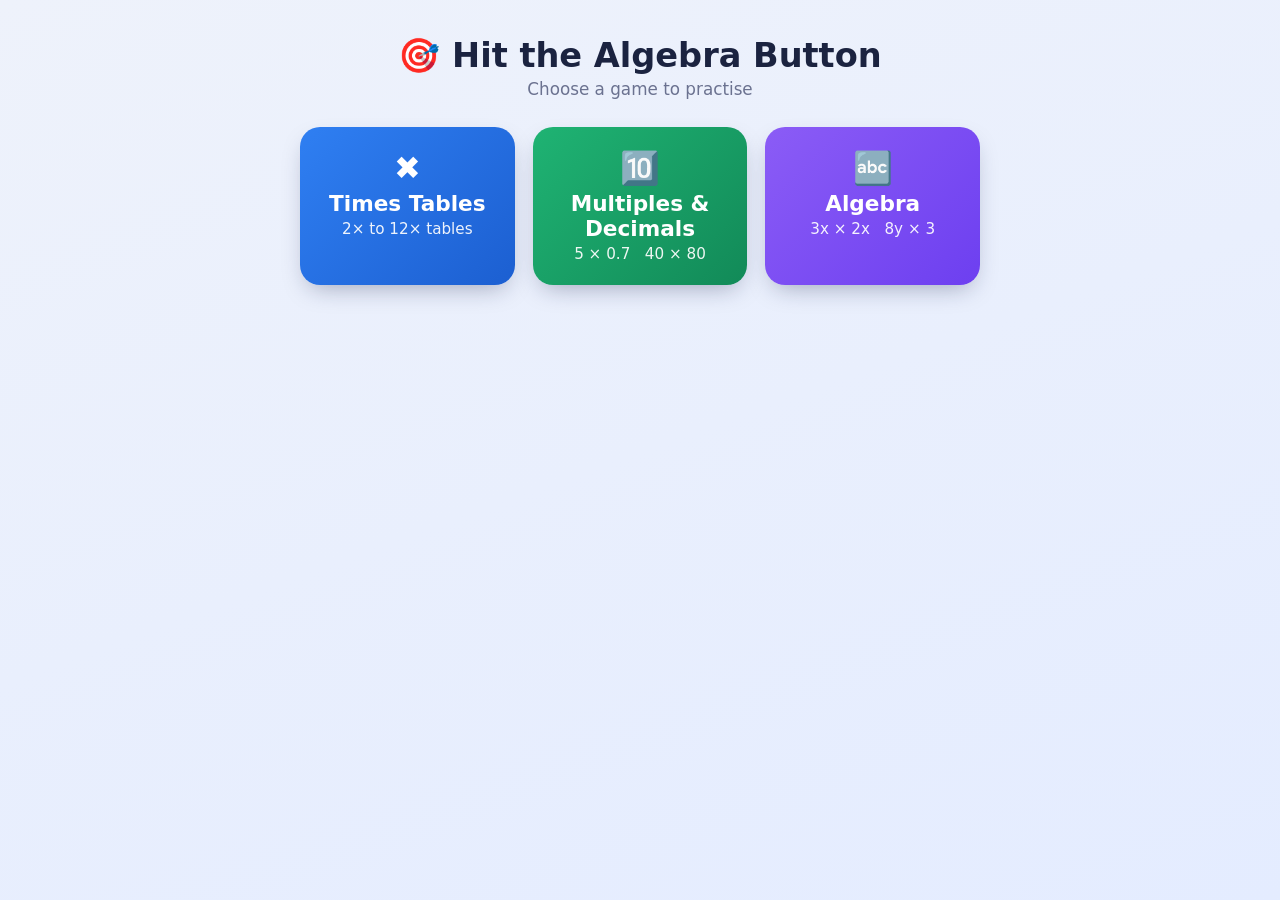
==== index.html @ 8d5e4c39 "Add Hit the Algebra Button game (times tables, decimals, algebra modes)" ====
<!DOCTYPE html>
<html lang="en">
<head>
<meta charset="UTF-8">
<meta name="viewport" content="width=device-width, initial-scale=1.0">
<title>Hit the Algebra Button</title>
<link rel="stylesheet" href="style.css">
</head>
<body>

<div id="app">

  <!-- HOME / MODE SELECT -->
  <section id="screen-home" class="screen active">
    <h1 class="title">🎯 Hit the Algebra Button</h1>
    <p class="subtitle">Choose a game to practise</p>

    <div class="mode-grid">
      <button class="mode-card mode-times" data-mode="times">
        <span class="mode-emoji">✖️</span>
        <span class="mode-name">Times Tables</span>
        <span class="mode-desc">2× to 12× tables</span>
      </button>

      <button class="mode-card mode-decimals" data-mode="decimals">
        <span class="mode-emoji">🔟</span>
        <span class="mode-name">Multiples &amp; Decimals</span>
        <span class="mode-desc">5 × 0.7&nbsp; &nbsp;40 × 80</span>
      </button>

      <button class="mode-card mode-algebra" data-mode="algebra">
        <span class="mode-emoji">🔤</span>
        <span class="mode-name">Algebra</span>
        <span class="mode-desc">3x × 2x&nbsp; &nbsp;8y × 3</span>
      </button>
    </div>
  </section>

  <!-- SETTINGS -->
  <section id="screen-settings" class="screen">
    <button class="back-btn" id="settings-back">← Back</button>
    <h2 id="settings-title" class="screen-title"></h2>

    <div id="settings-body" class="settings-body"></div>

    <div class="timer-choice">
      <p class="settings-label">Round length</p>
      <div class="chip-row" id="timer-chips">
        <button class="chip" data-timer="30">30 sec</button>
        <button class="chip selected" data-timer="60">60 sec</button>
        <button class="chip" data-timer="120">2 min</button>
        <button class="chip" data-timer="0">Practice</button>
      </div>
    </div>

    <button id="start-btn" class="start-btn">Start ▶</button>
  </section>

  <!-- GAME -->
  <section id="screen-game" class="screen">
    <div class="game-hud">
      <button class="quit-btn" id="quit-btn">✕</button>
      <div class="hud-stat">Score <span id="hud-score">0</span></div>
      <div class="hud-stat">Streak <span id="hud-streak">0</span></div>
      <div class="hud-stat" id="hud-time-wrap">⏱ <span id="hud-time">60</span>s</div>
    </div>
    <div class="timer-bar-wrap"><div id="timer-bar" class="timer-bar"></div></div>

    <div class="question-wrap">
      <div id="question" class="question"></div>
    </div>

    <div id="answers" class="answers-grid"></div>

    <div id="feedback-flash" class="feedback-flash"></div>
  </section>

  <!-- RESULTS -->
  <section id="screen-results" class="screen">
    <h2 class="screen-title">⏰ Time's up!</h2>
    <div class="results-card">
      <div class="result-row"><span>Score</span><strong id="res-score">0</strong></div>
      <div class="result-row"><span>Best streak</span><strong id="res-streak">0</strong></div>
      <div class="result-row"><span>Accuracy</span><strong id="res-accuracy">0%</strong></div>
    </div>
    <p id="res-message" class="res-message"></p>
    <div class="results-actions">
      <button id="play-again-btn" class="start-btn">Play again</button>
      <button id="change-mode-btn" class="secondary-btn">Change game</button>
    </div>
  </section>

</div>

<script src="app.js"></script>
</body>
</html>
---- style.css ----
:root {
  --blue: #2f7ff2;
  --blue-dark: #1c5fd1;
  --green: #1fb373;
  --green-dark: #128a58;
  --purple: #8b5cf6;
  --purple-dark: #6d3ff0;
  --bg: #eef2fb;
  --card: #ffffff;
  --ink: #1b2340;
  --muted: #6b7290;
  --danger: #ef4444;
  --ok: #22c55e;
  font-size: 16px;
}

* { box-sizing: border-box; }

html, body {
  margin: 0;
  padding: 0;
  min-height: 100%;
  background: linear-gradient(160deg, #eef2fb 0%, #e4ecff 100%);
  font-family: 'Trebuchet MS', 'Segoe UI', Verdana, system-ui, sans-serif;
  color: var(--ink);
  overflow-x: hidden;
}

#app {
  max-width: 720px;
  margin: 0 auto;
  padding: 24px 20px 48px;
  min-height: 100vh;
  display: flex;
  flex-direction: column;
}

.screen { display: none; flex: 1; flex-direction: column; }
.screen.active { display: flex; }

/* ---------- HOME ---------- */
.title {
  text-align: center;
  font-size: 2.1rem;
  font-weight: 800;
  margin: 12px 0 4px;
}
.subtitle {
  text-align: center;
  color: var(--muted);
  margin: 0 0 28px;
  font-size: 1.05rem;
}

.mode-grid {
  display: grid;
  grid-template-columns: 1fr;
  gap: 18px;
}

.mode-card {
  border: none;
  border-radius: 20px;
  padding: 22px 20px;
  color: white;
  text-align: left;
  cursor: pointer;
  display: flex;
  flex-direction: column;
  gap: 4px;
  box-shadow: 0 10px 24px -8px rgba(20, 30, 70, 0.35);
  transition: transform .12s ease, box-shadow .12s ease;
  font-family: inherit;
}
.mode-card:hover { transform: translateY(-2px); }
.mode-card:active { transform: translateY(1px) scale(.99); }

.mode-times    { background: linear-gradient(135deg, var(--blue), var(--blue-dark)); }
.mode-decimals { background: linear-gradient(135deg, var(--green), var(--green-dark)); }
.mode-algebra  { background: linear-gradient(135deg, var(--purple), var(--purple-dark)); }

.mode-emoji { font-size: 2rem; }
.mode-name { font-size: 1.35rem; font-weight: 800; }
.mode-desc { font-size: 0.95rem; opacity: 0.92; font-weight: 500; }

/* ---------- SETTINGS ---------- */
.back-btn {
  align-self: flex-start;
  background: none;
  border: none;
  font-size: 1rem;
  font-family: inherit;
  color: var(--blue-dark);
  cursor: pointer;
  padding: 6px 4px 18px;
  font-weight: 700;
}

.screen-title {
  text-align: center;
  font-size: 1.5rem;
  font-weight: 800;
  margin: 0 0 20px;
}

.settings-body { display: flex; flex-direction: column; gap: 22px; }

.settings-label {
  font-weight: 700;
  margin: 0 0 10px;
  color: var(--ink);
}
.settings-hint {
  color: var(--muted);
  font-size: 0.88rem;
  margin: -6px 0 10px;
}

.chip-row { display: flex; flex-wrap: wrap; gap: 10px; }

.chip {
  border: 2px solid #d7ddf0;
  background: white;
  border-radius: 999px;
  padding: 10px 16px;
  font-family: inherit;
  font-size: 0.95rem;
  font-weight: 700;
  color: var(--ink);
  cursor: pointer;
  transition: all .1s ease;
}
.chip:hover { border-color: var(--blue); }
.chip.selected {
  background: var(--blue);
  border-color: var(--blue);
  color: white;
}
.mode-decimals-theme .chip.selected { background: var(--green); border-color: var(--green); }
.mode-algebra-theme .chip.selected { background: var(--purple); border-color: var(--purple); }

.chip-desc {
  display: block;
  font-size: 0.78rem;
  font-weight: 500;
  opacity: 0.85;
  margin-top: 2px;
}

.level-chip { text-align: left; max-width: 100%; }

.timer-choice { margin-top: 26px; }

.start-btn {
  margin-top: 30px;
  border: none;
  border-radius: 16px;
  padding: 16px;
  font-family: inherit;
  font-size: 1.2rem;
  font-weight: 800;
  color: white;
  background: linear-gradient(135deg, var(--blue), var(--blue-dark));
  cursor: pointer;
  box-shadow: 0 10px 20px -8px rgba(47,127,242,0.5);
}
.start-btn:active { transform: scale(.98); }

.mode-decimals-theme .start-btn,
#screen-game.theme-decimals ~ .start-btn { background: linear-gradient(135deg, var(--green), var(--green-dark)); }

.secondary-btn {
  margin-top: 12px;
  border: 2px solid #d7ddf0;
  background: white;
  border-radius: 16px;
  padding: 14px;
  font-family: inherit;
  font-size: 1.05rem;
  font-weight: 700;
  color: var(--ink);
  cursor: pointer;
}

/* ---------- GAME ---------- */
.game-hud {
  display: flex;
  align-items: center;
  justify-content: space-between;
  gap: 10px;
  margin-bottom: 10px;
}
.quit-btn {
  border: none;
  background: #dfe4f5;
  color: var(--ink);
  width: 34px;
  height: 34px;
  border-radius: 50%;
  font-size: 1rem;
  cursor: pointer;
  font-weight: 800;
}
.hud-stat {
  background: white;
  border-radius: 12px;
  padding: 8px 14px;
  font-weight: 700;
  font-size: 0.95rem;
  box-shadow: 0 2px 8px rgba(20,30,70,0.08);
}
.hud-stat span { color: var(--blue-dark); font-weight: 800; }

.timer-bar-wrap {
  height: 10px;
  background: #dfe4f5;
  border-radius: 999px;
  overflow: hidden;
  margin-bottom: 22px;
}
.timer-bar {
  height: 100%;
  width: 100%;
  background: linear-gradient(90deg, var(--blue), var(--purple));
  transition: width 1s linear;
}

.question-wrap {
  flex: 1;
  display: flex;
  align-items: center;
  justify-content: center;
  min-height: 120px;
}
.question {
  font-size: 3rem;
  font-weight: 800;
  text-align: center;
  color: var(--ink);
  line-height: 1.15;
}

.answers-grid {
  display: grid;
  grid-template-columns: 1fr 1fr;
  gap: 14px;
  margin-top: 10px;
}

.answer-btn {
  border: none;
  border-radius: 18px;
  background: white;
  box-shadow: 0 6px 16px -6px rgba(20,30,70,0.25);
  padding: 22px 10px;
  font-family: inherit;
  font-size: 1.6rem;
  font-weight: 800;
  color: var(--ink);
  cursor: pointer;
  transition: transform .08s ease;
}
.answer-btn:active { transform: scale(.96); }
.answer-btn.correct { background: var(--ok); color: white; }
.answer-btn.wrong { background: var(--danger); color: white; }
.answer-btn[disabled] { pointer-events: none; }

.feedback-flash {
  position: fixed;
  inset: 0;
  pointer-events: none;
  opacity: 0;
}
.feedback-flash.flash-correct { background: rgba(34,197,94,0.18); animation: flashOut .35s ease forwards; }
.feedback-flash.flash-wrong { background: rgba(239,68,68,0.18); animation: flashOut .35s ease forwards; }
@keyframes flashOut { from { opacity: 1; } to { opacity: 0; } }

/* ---------- RESULTS ---------- */
.results-card {
  background: white;
  border-radius: 18px;
  padding: 10px 20px;
  box-shadow: 0 8px 20px -10px rgba(20,30,70,0.3);
  margin-bottom: 6px;
}
.result-row {
  display: flex;
  justify-content: space-between;
  padding: 14px 0;
  border-bottom: 1px solid #eef1fb;
  font-size: 1.05rem;
}
.result-row:last-child { border-bottom: none; }
.result-row strong { font-size: 1.2rem; color: var(--blue-dark); }

.res-message {
  text-align: center;
  color: var(--muted);
  font-weight: 700;
  margin: 18px 0 0;
}

.results-actions { display: flex; flex-direction: column; }

@media (min-width: 640px) {
  .mode-grid { grid-template-columns: 1fr 1fr 1fr; }
  .mode-card { text-align: center; align-items: center; }
}
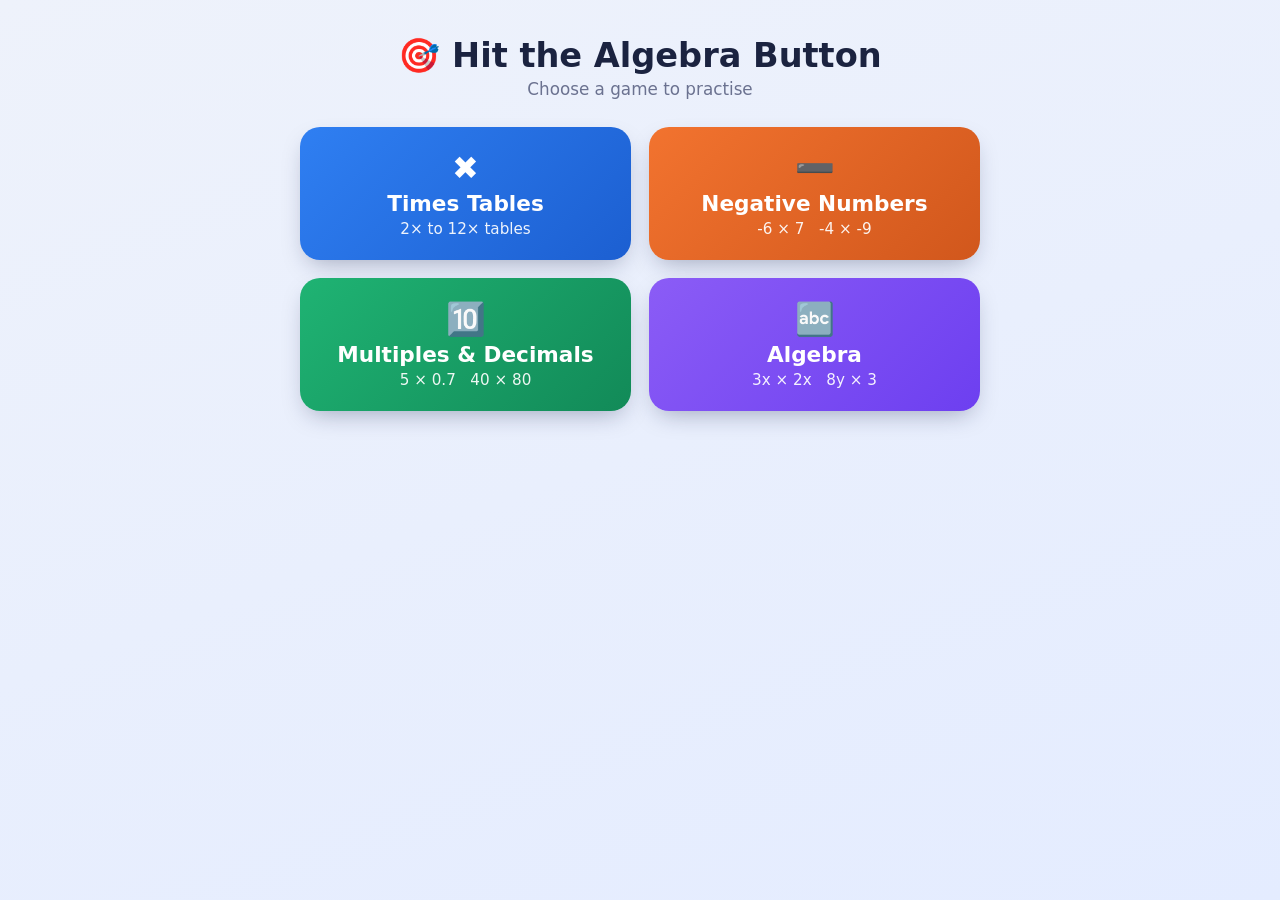
==== commit 56bae506: "Add Negative Numbers mode with sign-rules hint banner" ====
--- a/index.html
+++ b/index.html
@@ -20,6 +20,12 @@
         <span class="mode-emoji">✖️</span>
         <span class="mode-name">Times Tables</span>
         <span class="mode-desc">2× to 12× tables</span>
+      </button>
+
+      <button class="mode-card mode-negatives" data-mode="negatives">
+        <span class="mode-emoji">➖</span>
+        <span class="mode-name">Negative Numbers</span>
+        <span class="mode-desc">-6 × 7&nbsp; &nbsp;-4 × -9</span>
       </button>
 
       <button class="mode-card mode-decimals" data-mode="decimals">
@@ -66,6 +72,23 @@
     </div>
     <div class="timer-bar-wrap"><div id="timer-bar" class="timer-bar"></div></div>
 
+    <div id="sign-hint" class="sign-hint">
+      <div class="sign-hint-row same">
+        <span class="sign-hint-label">Same signs → +</span>
+        <span class="sign-hint-eq">+ × + = +</span>
+        <span class="sign-hint-eq">− × − = +</span>
+        <span class="sign-hint-eq">+ ÷ + = +</span>
+        <span class="sign-hint-eq">− ÷ − = +</span>
+      </div>
+      <div class="sign-hint-row diff">
+        <span class="sign-hint-label">Different signs → −</span>
+        <span class="sign-hint-eq">+ × − = −</span>
+        <span class="sign-hint-eq">− × + = −</span>
+        <span class="sign-hint-eq">+ ÷ − = −</span>
+        <span class="sign-hint-eq">− ÷ + = −</span>
+      </div>
+    </div>
+
     <div class="question-wrap">
       <div id="question" class="question"></div>
     </div>
--- a/style.css
+++ b/style.css
@@ -5,6 +5,8 @@
   --green-dark: #128a58;
   --purple: #8b5cf6;
   --purple-dark: #6d3ff0;
+  --orange: #f2732f;
+  --orange-dark: #d1571c;
   --bg: #eef2fb;
   --card: #ffffff;
   --ink: #1b2340;
@@ -75,9 +77,10 @@
 .mode-card:hover { transform: translateY(-2px); }
 .mode-card:active { transform: translateY(1px) scale(.99); }
 
-.mode-times    { background: linear-gradient(135deg, var(--blue), var(--blue-dark)); }
-.mode-decimals { background: linear-gradient(135deg, var(--green), var(--green-dark)); }
-.mode-algebra  { background: linear-gradient(135deg, var(--purple), var(--purple-dark)); }
+.mode-times     { background: linear-gradient(135deg, var(--blue), var(--blue-dark)); }
+.mode-negatives { background: linear-gradient(135deg, var(--orange), var(--orange-dark)); }
+.mode-decimals  { background: linear-gradient(135deg, var(--green), var(--green-dark)); }
+.mode-algebra   { background: linear-gradient(135deg, var(--purple), var(--purple-dark)); }
 
 .mode-emoji { font-size: 2rem; }
 .mode-name { font-size: 1.35rem; font-weight: 800; }
@@ -136,6 +139,7 @@
   border-color: var(--blue);
   color: white;
 }
+.mode-negatives-theme .chip.selected { background: var(--orange); border-color: var(--orange); }
 .mode-decimals-theme .chip.selected { background: var(--green); border-color: var(--green); }
 .mode-algebra-theme .chip.selected { background: var(--purple); border-color: var(--purple); }
 
@@ -166,8 +170,9 @@
 }
 .start-btn:active { transform: scale(.98); }
 
-.mode-decimals-theme .start-btn,
-#screen-game.theme-decimals ~ .start-btn { background: linear-gradient(135deg, var(--green), var(--green-dark)); }
+.mode-negatives-theme .start-btn { background: linear-gradient(135deg, var(--orange), var(--orange-dark)); }
+.mode-decimals-theme .start-btn { background: linear-gradient(135deg, var(--green), var(--green-dark)); }
+.mode-algebra-theme .start-btn { background: linear-gradient(135deg, var(--purple), var(--purple-dark)); }
 
 .secondary-btn {
   margin-top: 12px;
@@ -225,6 +230,36 @@
   transition: width 1s linear;
 }
 
+.sign-hint {
+  display: none;
+  background: white;
+  border-radius: 14px;
+  padding: 10px 12px;
+  margin-bottom: 14px;
+  box-shadow: 0 4px 14px -8px rgba(20,30,70,0.25);
+}
+.sign-hint-row {
+  display: flex;
+  align-items: center;
+  flex-wrap: wrap;
+  gap: 6px;
+  padding: 3px 0;
+}
+.sign-hint-label {
+  font-size: 0.72rem;
+  font-weight: 800;
+  color: var(--muted);
+  min-width: 92px;
+}
+.sign-hint-eq {
+  font-size: 0.72rem;
+  font-weight: 700;
+  padding: 2px 7px;
+  border-radius: 999px;
+}
+.sign-hint-row.same .sign-hint-eq { background: #dcfce7; color: var(--green-dark); }
+.sign-hint-row.diff .sign-hint-eq { background: #fee2e2; color: #b91c1c; }
+
 .question-wrap {
   flex: 1;
   display: flex;
@@ -303,6 +338,6 @@
 .results-actions { display: flex; flex-direction: column; }
 
 @media (min-width: 640px) {
-  .mode-grid { grid-template-columns: 1fr 1fr 1fr; }
+  .mode-grid { grid-template-columns: 1fr 1fr; }
   .mode-card { text-align: center; align-items: center; }
 }
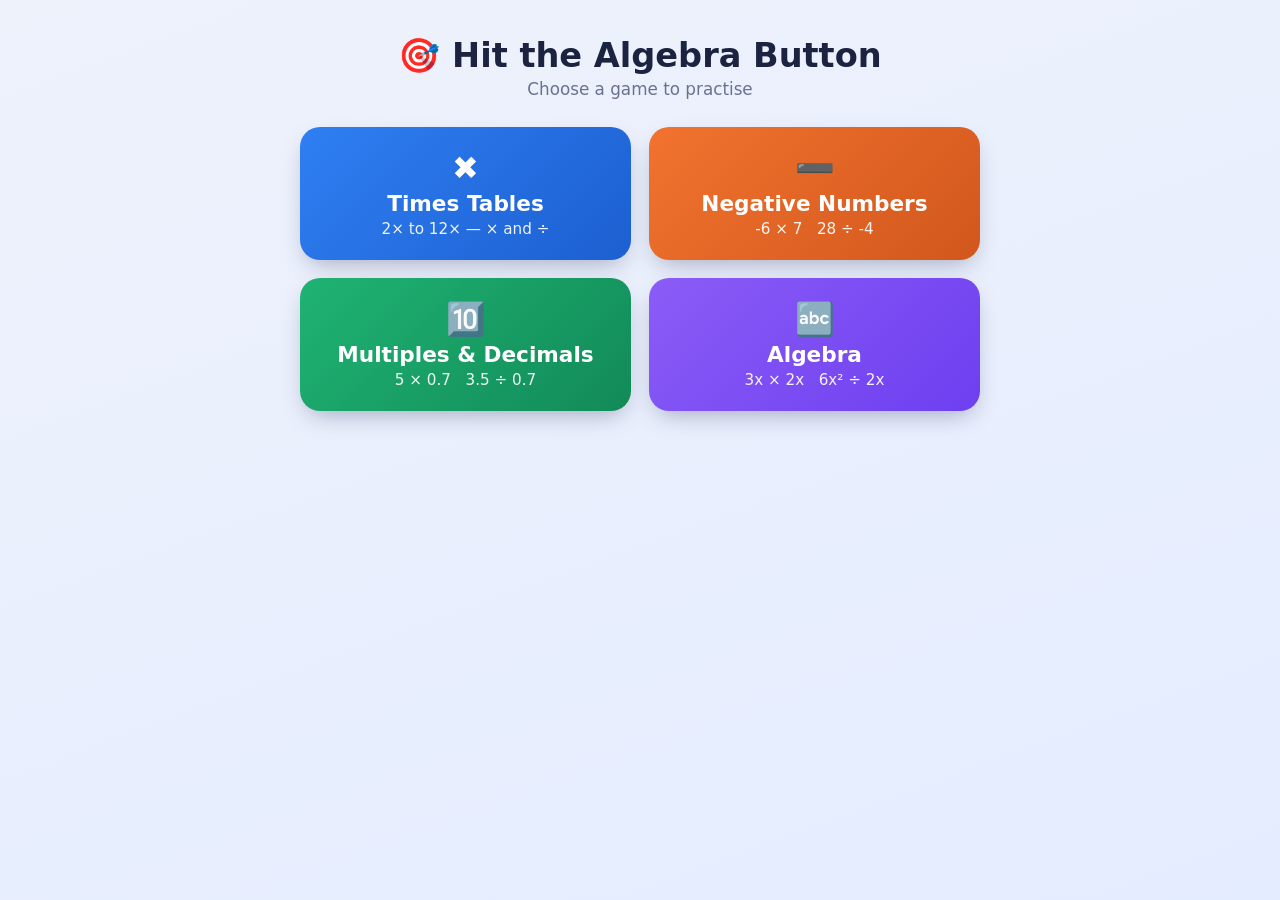
==== commit e7d2cd8a: "Add division to all four modes alongside multiplication" ====
--- a/index.html
+++ b/index.html
@@ -19,25 +19,25 @@
       <button class="mode-card mode-times" data-mode="times">
         <span class="mode-emoji">✖️</span>
         <span class="mode-name">Times Tables</span>
-        <span class="mode-desc">2× to 12× tables</span>
+        <span class="mode-desc">2× to 12× — × and ÷</span>
       </button>
 
       <button class="mode-card mode-negatives" data-mode="negatives">
         <span class="mode-emoji">➖</span>
         <span class="mode-name">Negative Numbers</span>
-        <span class="mode-desc">-6 × 7&nbsp; &nbsp;-4 × -9</span>
+        <span class="mode-desc">-6 × 7&nbsp; &nbsp;28 ÷ -4</span>
       </button>
 
       <button class="mode-card mode-decimals" data-mode="decimals">
         <span class="mode-emoji">🔟</span>
         <span class="mode-name">Multiples &amp; Decimals</span>
-        <span class="mode-desc">5 × 0.7&nbsp; &nbsp;40 × 80</span>
+        <span class="mode-desc">5 × 0.7&nbsp; &nbsp;3.5 ÷ 0.7</span>
       </button>
 
       <button class="mode-card mode-algebra" data-mode="algebra">
         <span class="mode-emoji">🔤</span>
         <span class="mode-name">Algebra</span>
-        <span class="mode-desc">3x × 2x&nbsp; &nbsp;8y × 3</span>
+        <span class="mode-desc">3x × 2x&nbsp; &nbsp;6x² ÷ 2x</span>
       </button>
     </div>
   </section>
--- a/style.css
+++ b/style.css
@@ -275,6 +275,11 @@
   line-height: 1.15;
 }
 
+.var-letter {
+  font-style: italic;
+  font-family: 'Georgia', 'Times New Roman', serif;
+}
+
 .answers-grid {
   display: grid;
   grid-template-columns: 1fr 1fr;
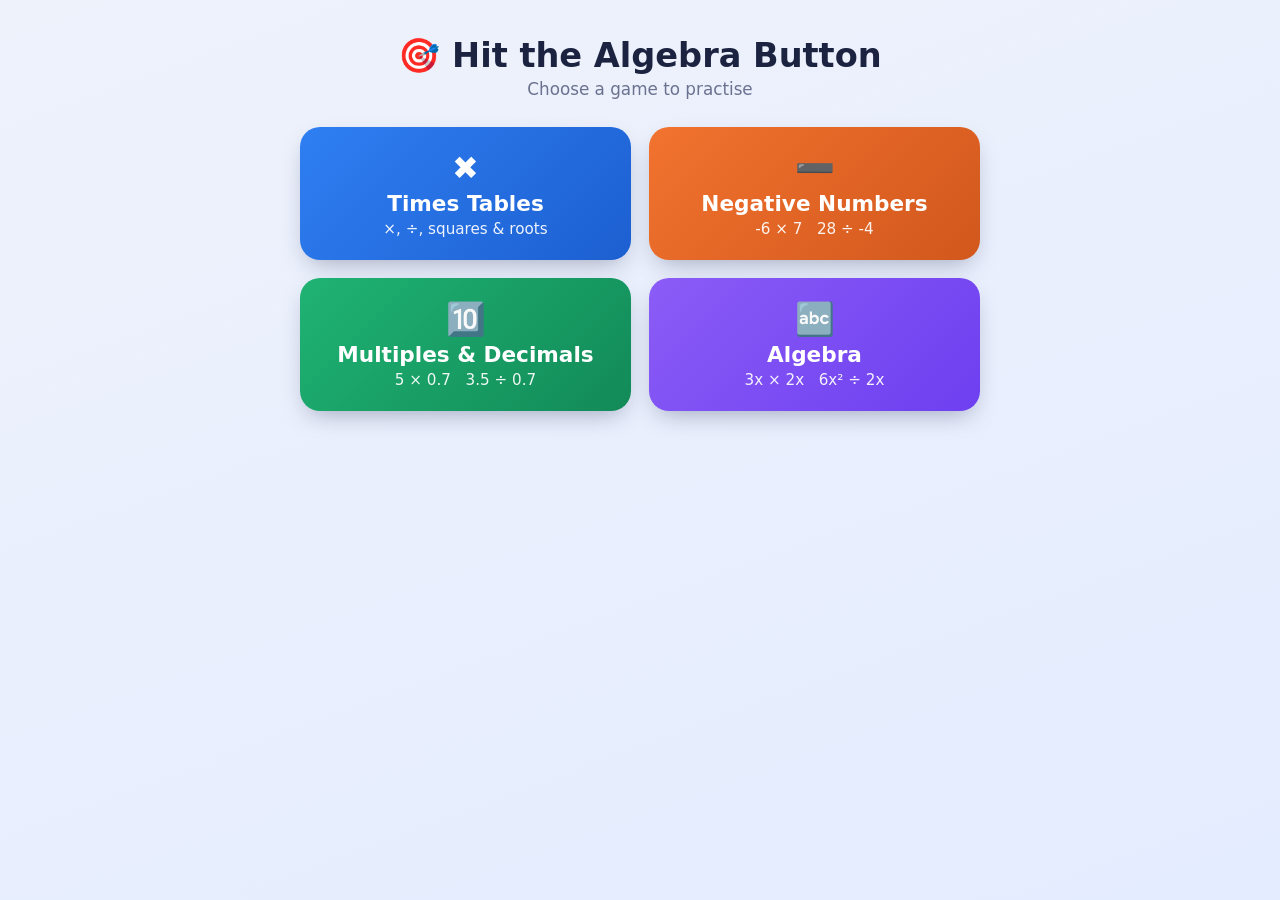
==== commit 105f380e: "Add square numbers and square roots to Times Tables mode" ====
--- a/index.html
+++ b/index.html
@@ -19,7 +19,7 @@
       <button class="mode-card mode-times" data-mode="times">
         <span class="mode-emoji">✖️</span>
         <span class="mode-name">Times Tables</span>
-        <span class="mode-desc">2× to 12× — × and ÷</span>
+        <span class="mode-desc">×, ÷, squares &amp; roots</span>
       </button>
 
       <button class="mode-card mode-negatives" data-mode="negatives">
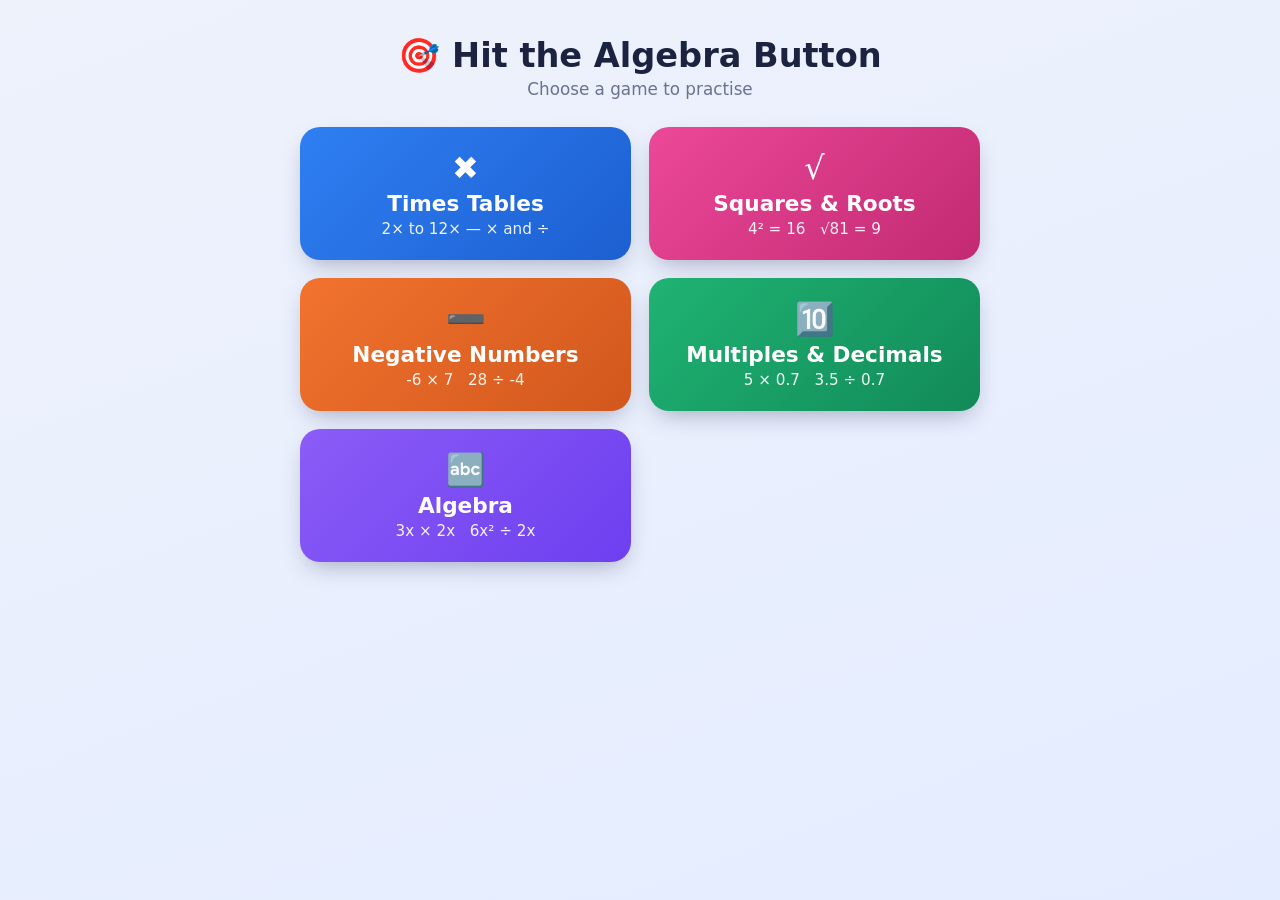
==== commit 6a98f8ab: "Move squares and square roots into their own mode" ====
--- a/index.html
+++ b/index.html
@@ -19,7 +19,13 @@
       <button class="mode-card mode-times" data-mode="times">
         <span class="mode-emoji">✖️</span>
         <span class="mode-name">Times Tables</span>
-        <span class="mode-desc">×, ÷, squares &amp; roots</span>
+        <span class="mode-desc">2× to 12× — × and ÷</span>
+      </button>
+
+      <button class="mode-card mode-squares" data-mode="squares">
+        <span class="mode-emoji">√</span>
+        <span class="mode-name">Squares &amp; Roots</span>
+        <span class="mode-desc">4² = 16&nbsp; &nbsp;√81 = 9</span>
       </button>
 
       <button class="mode-card mode-negatives" data-mode="negatives">
--- a/style.css
+++ b/style.css
@@ -7,6 +7,8 @@
   --purple-dark: #6d3ff0;
   --orange: #f2732f;
   --orange-dark: #d1571c;
+  --pink: #ec4899;
+  --pink-dark: #c22a72;
   --bg: #eef2fb;
   --card: #ffffff;
   --ink: #1b2340;
@@ -78,6 +80,7 @@
 .mode-card:active { transform: translateY(1px) scale(.99); }
 
 .mode-times     { background: linear-gradient(135deg, var(--blue), var(--blue-dark)); }
+.mode-squares   { background: linear-gradient(135deg, var(--pink), var(--pink-dark)); }
 .mode-negatives { background: linear-gradient(135deg, var(--orange), var(--orange-dark)); }
 .mode-decimals  { background: linear-gradient(135deg, var(--green), var(--green-dark)); }
 .mode-algebra   { background: linear-gradient(135deg, var(--purple), var(--purple-dark)); }
@@ -139,6 +142,7 @@
   border-color: var(--blue);
   color: white;
 }
+.mode-squares-theme .chip.selected { background: var(--pink); border-color: var(--pink); }
 .mode-negatives-theme .chip.selected { background: var(--orange); border-color: var(--orange); }
 .mode-decimals-theme .chip.selected { background: var(--green); border-color: var(--green); }
 .mode-algebra-theme .chip.selected { background: var(--purple); border-color: var(--purple); }
@@ -170,6 +174,7 @@
 }
 .start-btn:active { transform: scale(.98); }
 
+.mode-squares-theme .start-btn { background: linear-gradient(135deg, var(--pink), var(--pink-dark)); }
 .mode-negatives-theme .start-btn { background: linear-gradient(135deg, var(--orange), var(--orange-dark)); }
 .mode-decimals-theme .start-btn { background: linear-gradient(135deg, var(--green), var(--green-dark)); }
 .mode-algebra-theme .start-btn { background: linear-gradient(135deg, var(--purple), var(--purple-dark)); }
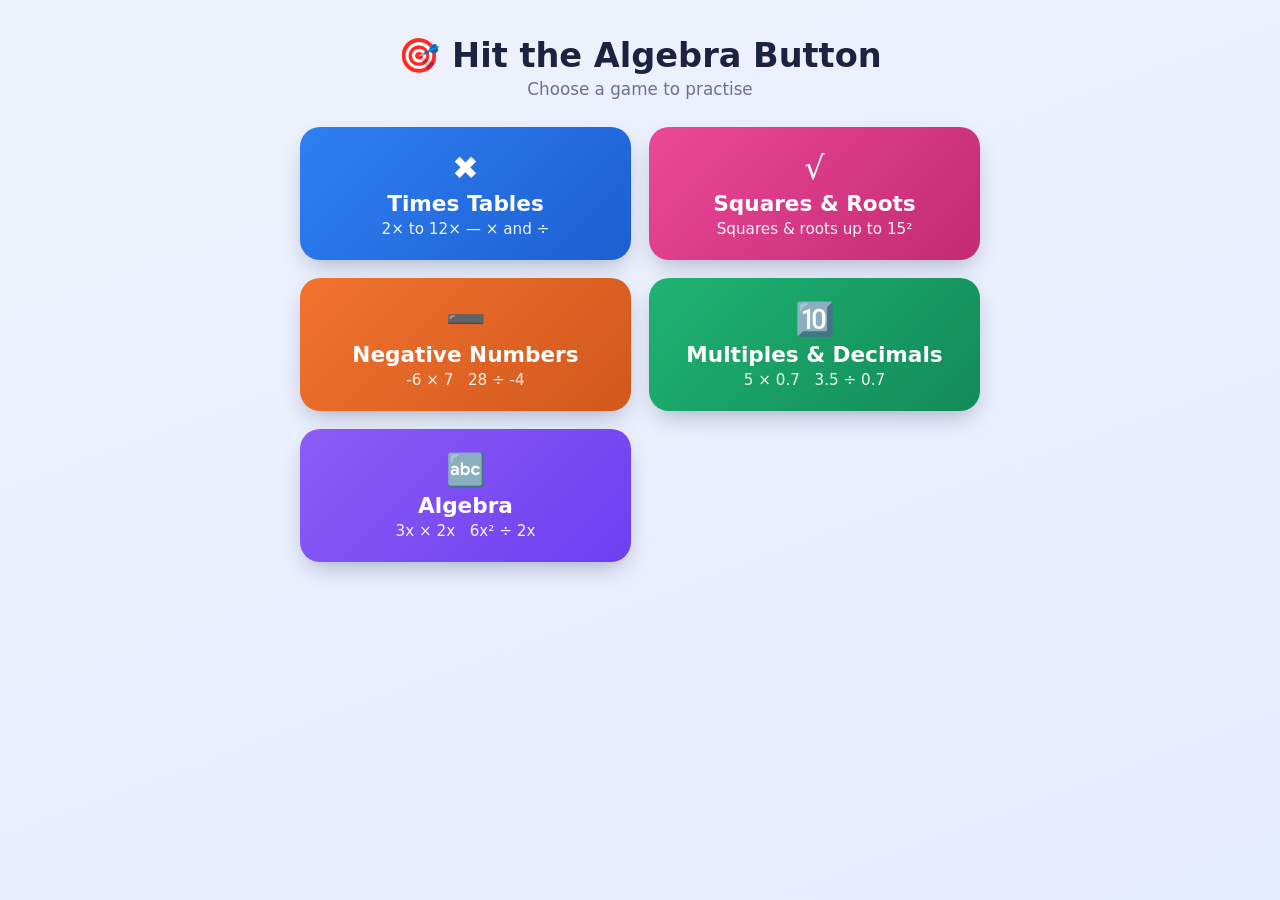
==== commit 102ad14e: "Replace number picker with squares/roots/mix choice, extend range to 15" ====
--- a/index.html
+++ b/index.html
@@ -25,7 +25,7 @@
       <button class="mode-card mode-squares" data-mode="squares">
         <span class="mode-emoji">√</span>
         <span class="mode-name">Squares &amp; Roots</span>
-        <span class="mode-desc">4² = 16&nbsp; &nbsp;√81 = 9</span>
+        <span class="mode-desc">Squares &amp; roots up to 15²</span>
       </button>
 
       <button class="mode-card mode-negatives" data-mode="negatives">
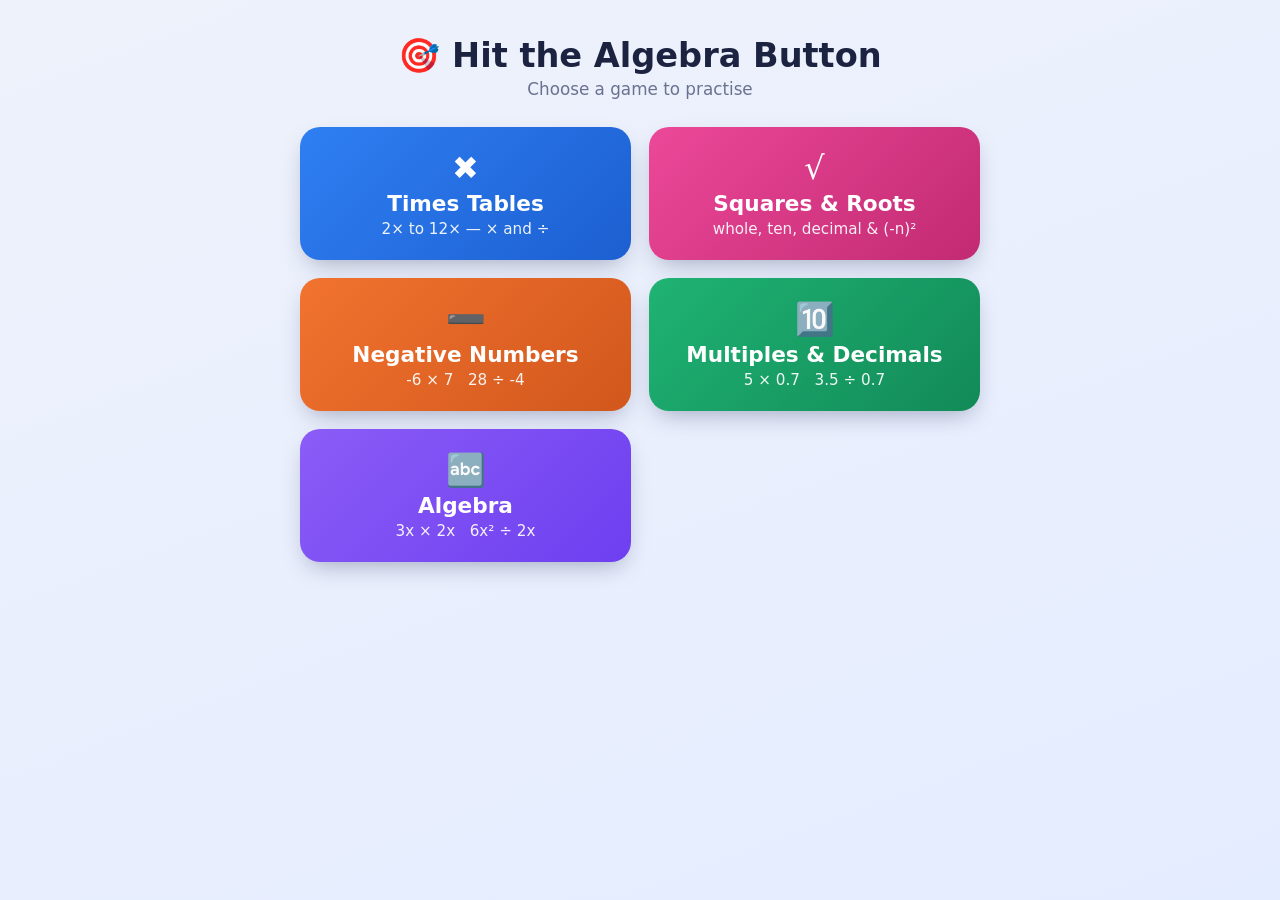
==== commit 828ffe03: "Add multiples of ten, decimals, and negative bases to Squares & Roots" ====
--- a/index.html
+++ b/index.html
@@ -25,7 +25,7 @@
       <button class="mode-card mode-squares" data-mode="squares">
         <span class="mode-emoji">√</span>
         <span class="mode-name">Squares &amp; Roots</span>
-        <span class="mode-desc">Squares &amp; roots up to 15²</span>
+        <span class="mode-desc">whole, ten, decimal &amp; (-n)²</span>
       </button>
 
       <button class="mode-card mode-negatives" data-mode="negatives">
